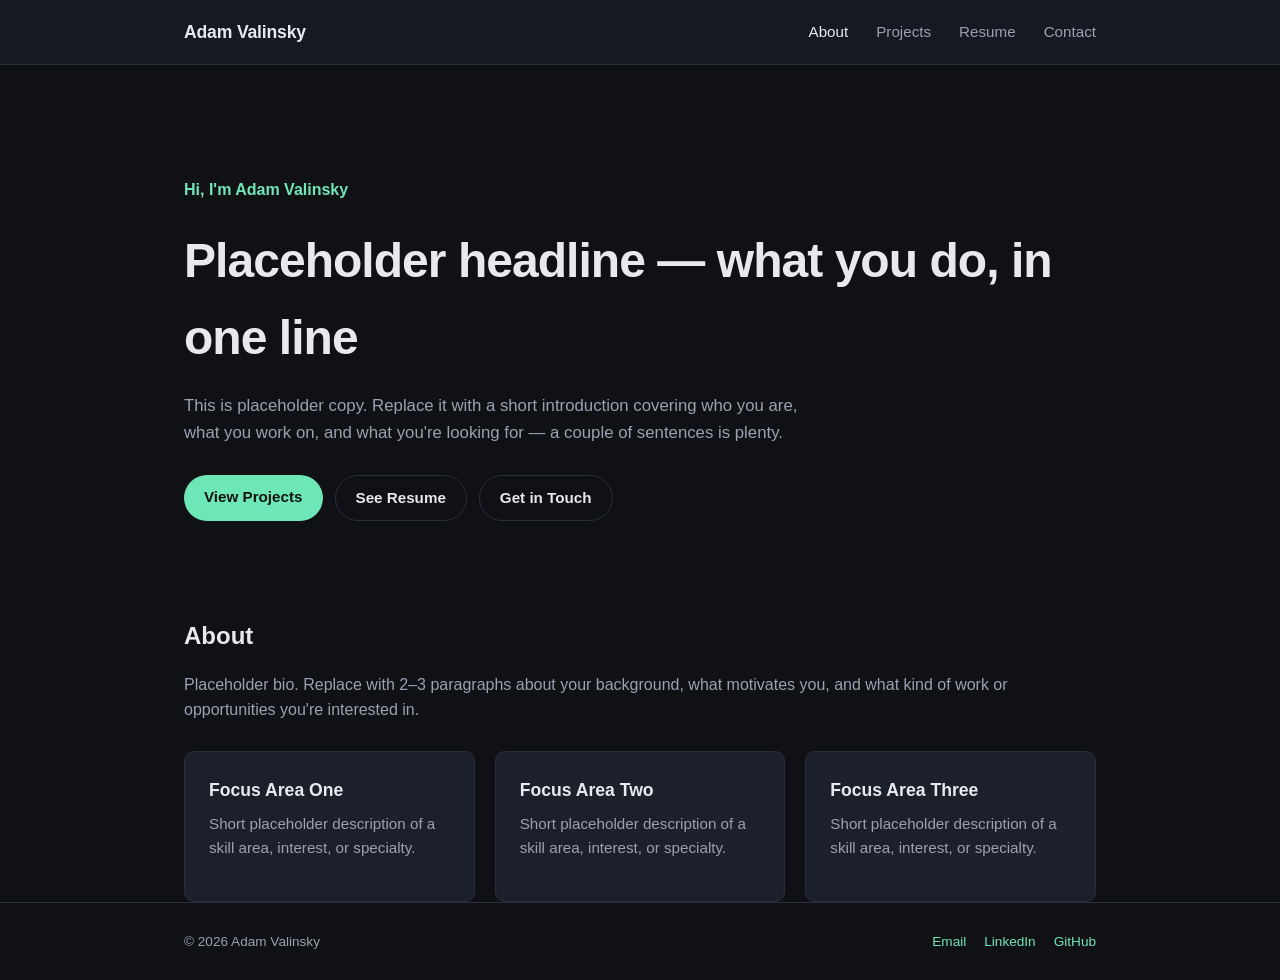
==== index.html @ 0c1d822a "Scaffold portfolio site with placeholder content Plain HTML/CSS/JS site with About, Projects, Resume" ====
<!DOCTYPE html>
<html lang="en">
<head>
  <meta charset="UTF-8" />
  <meta name="viewport" content="width=device-width, initial-scale=1.0" />
  <title>Adam Valinsky</title>
  <meta name="description" content="Adam Valinsky — portfolio, projects, resume, and contact." />
  <link rel="stylesheet" href="css/styles.css" />
</head>
<body>
  <header class="site-header">
    <nav class="nav">
      <a class="nav-brand" href="index.html">Adam Valinsky</a>
      <button class="nav-toggle" aria-label="Toggle navigation">☰</button>
      <ul class="nav-links">
        <li><a href="index.html">About</a></li>
        <li><a href="projects.html">Projects</a></li>
        <li><a href="resume.html">Resume</a></li>
        <li><a href="contact.html">Contact</a></li>
      </ul>
    </nav>
  </header>

  <main class="container">
    <section class="hero">
      <p class="tagline">Hi, I'm Adam Valinsky</p>
      <h1>Placeholder headline — what you do, in one line</h1>
      <p class="lede">
        This is placeholder copy. Replace it with a short introduction covering who you are,
        what you work on, and what you're looking for — a couple of sentences is plenty.
      </p>
      <div class="button-row">
        <a class="btn btn-primary" href="projects.html">View Projects</a>
        <a class="btn btn-secondary" href="resume.html">See Resume</a>
        <a class="btn btn-secondary" href="contact.html">Get in Touch</a>
      </div>
    </section>

    <section id="about">
      <h2>About</h2>
      <p class="section-intro">
        Placeholder bio. Replace with 2–3 paragraphs about your background, what motivates you,
        and what kind of work or opportunities you're interested in.
      </p>
      <div class="grid">
        <div class="card">
          <h3>Focus Area One</h3>
          <p>Short placeholder description of a skill area, interest, or specialty.</p>
        </div>
        <div class="card">
          <h3>Focus Area Two</h3>
          <p>Short placeholder description of a skill area, interest, or specialty.</p>
        </div>
        <div class="card">
          <h3>Focus Area Three</h3>
          <p>Short placeholder description of a skill area, interest, or specialty.</p>
        </div>
      </div>
    </section>
  </main>

  <footer class="site-footer">
    <div class="container">
      <span>&copy; 2026 Adam Valinsky</span>
      <ul class="footer-links">
        <li><a href="mailto:placeholder@example.com">Email</a></li>
        <li><a href="#">LinkedIn</a></li>
        <li><a href="#">GitHub</a></li>
      </ul>
    </div>
  </footer>

  <script src="js/main.js"></script>
</body>
</html>
---- css/styles.css ----
:root {
  --color-bg: #0f1115;
  --color-bg-alt: #161922;
  --color-surface: #1c202b;
  --color-border: #2a2f3d;
  --color-text: #e7e9ee;
  --color-text-muted: #9aa1b1;
  --color-accent: #6ee7b7;
  --color-accent-strong: #34d399;
  --font-sans: -apple-system, BlinkMacSystemFont, "Segoe UI", Roboto, Helvetica, Arial, sans-serif;
  --max-width: 960px;
  --radius: 10px;
}

* {
  box-sizing: border-box;
}

html {
  scroll-behavior: smooth;
}

body {
  margin: 0;
  font-family: var(--font-sans);
  background: var(--color-bg);
  color: var(--color-text);
  line-height: 1.6;
  -webkit-font-smoothing: antialiased;
}

img {
  max-width: 100%;
  display: block;
}

a {
  color: var(--color-accent);
  text-decoration: none;
}

a:hover {
  color: var(--color-accent-strong);
  text-decoration: underline;
}

.container {
  max-width: var(--max-width);
  margin: 0 auto;
  padding: 0 24px;
}

/* Header / Nav */
.site-header {
  border-bottom: 1px solid var(--color-border);
  background: var(--color-bg-alt);
  position: sticky;
  top: 0;
  z-index: 10;
}

.nav {
  display: flex;
  align-items: center;
  justify-content: space-between;
  padding: 18px 24px;
  max-width: var(--max-width);
  margin: 0 auto;
}

.nav-brand {
  font-weight: 700;
  font-size: 1.1rem;
  color: var(--color-text);
  letter-spacing: -0.01em;
}

.nav-brand:hover {
  text-decoration: none;
  color: var(--color-accent);
}

.nav-links {
  display: flex;
  gap: 28px;
  list-style: none;
  margin: 0;
  padding: 0;
}

.nav-links a {
  color: var(--color-text-muted);
  font-size: 0.95rem;
  font-weight: 500;
}

.nav-links a:hover,
.nav-links a.active {
  color: var(--color-text);
  text-decoration: none;
}

.nav-toggle {
  display: none;
  background: none;
  border: 1px solid var(--color-border);
  border-radius: 6px;
  color: var(--color-text);
  padding: 6px 10px;
  cursor: pointer;
}

/* Main sections */
main {
  padding: 64px 0 96px;
}

.hero {
  padding: 40px 0 24px;
}

.hero h1 {
  font-size: clamp(2rem, 5vw, 3rem);
  margin: 0 0 12px;
  letter-spacing: -0.02em;
}

.hero .tagline {
  color: var(--color-accent);
  font-weight: 600;
  margin: 0 0 20px;
}

.hero p.lede {
  color: var(--color-text-muted);
  max-width: 640px;
  font-size: 1.05rem;
}

.button-row {
  display: flex;
  gap: 12px;
  margin-top: 28px;
  flex-wrap: wrap;
}

.btn {
  display: inline-block;
  padding: 10px 20px;
  border-radius: 999px;
  font-weight: 600;
  font-size: 0.95rem;
}

.btn-primary {
  background: var(--color-accent);
  color: #0b1210;
}

.btn-primary:hover {
  background: var(--color-accent-strong);
  text-decoration: none;
  color: #0b1210;
}

.btn-secondary {
  border: 1px solid var(--color-border);
  color: var(--color-text);
}

.btn-secondary:hover {
  border-color: var(--color-accent);
  text-decoration: none;
  color: var(--color-text);
}

section {
  margin-top: 72px;
}

section h2 {
  font-size: 1.5rem;
  margin-bottom: 8px;
}

section .section-intro {
  color: var(--color-text-muted);
  margin-bottom: 28px;
}

/* Cards */
.grid {
  display: grid;
  grid-template-columns: repeat(auto-fit, minmax(260px, 1fr));
  gap: 20px;
}

.card {
  background: var(--color-surface);
  border: 1px solid var(--color-border);
  border-radius: var(--radius);
  padding: 24px;
}

.card h3 {
  margin: 0 0 8px;
  font-size: 1.1rem;
}

.card p {
  color: var(--color-text-muted);
  margin: 0 0 16px;
  font-size: 0.95rem;
}

.tag-row {
  display: flex;
  flex-wrap: wrap;
  gap: 8px;
  margin-bottom: 16px;
}

.tag {
  font-size: 0.75rem;
  color: var(--color-accent);
  background: rgba(110, 231, 183, 0.1);
  border: 1px solid rgba(110, 231, 183, 0.25);
  padding: 3px 10px;
  border-radius: 999px;
}

.card-links {
  display: flex;
  gap: 16px;
  font-size: 0.9rem;
}

/* Resume */
.timeline-item {
  border-left: 2px solid var(--color-border);
  padding-left: 20px;
  margin-bottom: 32px;
  position: relative;
}

.timeline-item::before {
  content: "";
  position: absolute;
  left: -7px;
  top: 4px;
  width: 12px;
  height: 12px;
  border-radius: 50%;
  background: var(--color-accent);
}

.timeline-item .meta {
  color: var(--color-text-muted);
  font-size: 0.85rem;
  margin: 2px 0 10px;
}

.timeline-item h3 {
  margin: 0;
  font-size: 1.05rem;
}

.skills-list {
  display: flex;
  flex-wrap: wrap;
  gap: 10px;
}

/* Contact */
.contact-grid {
  display: grid;
  grid-template-columns: 1.1fr 0.9fr;
  gap: 40px;
}

@media (max-width: 720px) {
  .contact-grid {
    grid-template-columns: 1fr;
  }
}

.form-field {
  margin-bottom: 18px;
}

.form-field label {
  display: block;
  font-size: 0.9rem;
  margin-bottom: 6px;
  color: var(--color-text-muted);
}

.form-field input,
.form-field textarea {
  width: 100%;
  padding: 10px 12px;
  border-radius: 8px;
  border: 1px solid var(--color-border);
  background: var(--color-bg-alt);
  color: var(--color-text);
  font-family: inherit;
  font-size: 0.95rem;
}

.form-field textarea {
  min-height: 140px;
  resize: vertical;
}

.contact-info-item {
  margin-bottom: 20px;
}

.contact-info-item .label {
  color: var(--color-text-muted);
  font-size: 0.85rem;
  margin-bottom: 4px;
}

/* Footer */
.site-footer {
  border-top: 1px solid var(--color-border);
  padding: 28px 0;
  color: var(--color-text-muted);
  font-size: 0.85rem;
}

.site-footer .container {
  display: flex;
  justify-content: space-between;
  flex-wrap: wrap;
  gap: 12px;
}

.footer-links {
  display: flex;
  gap: 18px;
  list-style: none;
  margin: 0;
  padding: 0;
}

@media (max-width: 640px) {
  .nav-toggle {
    display: inline-block;
  }

  .nav-links {
    position: absolute;
    top: 100%;
    left: 0;
    right: 0;
    background: var(--color-bg-alt);
    border-bottom: 1px solid var(--color-border);
    flex-direction: column;
    padding: 16px 24px;
    gap: 16px;
    display: none;
  }

  .nav-links.open {
    display: flex;
  }
}
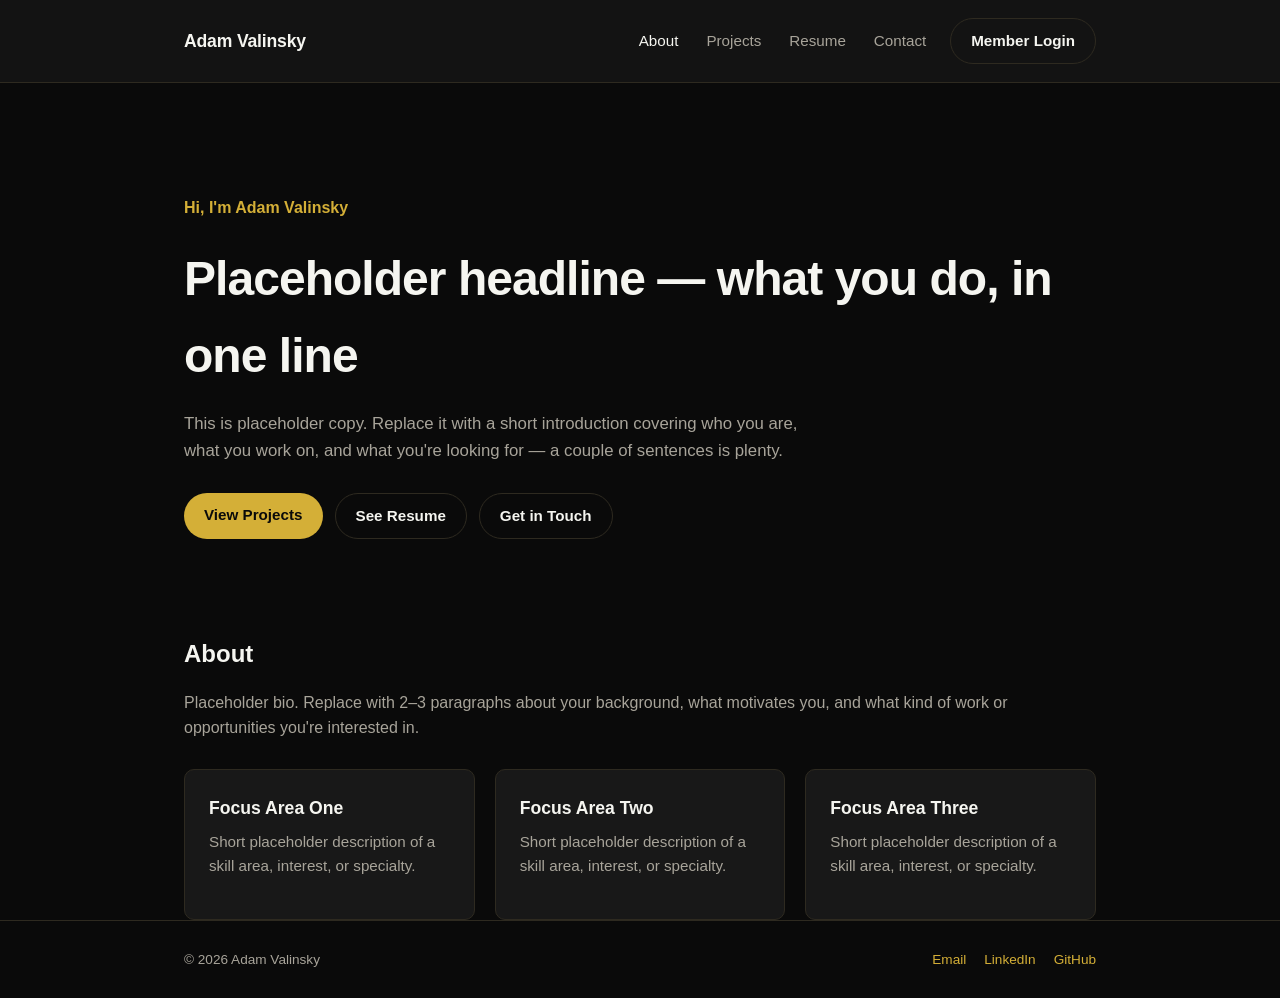
==== commit 41e96694: "Add member login, members area, and profile pages Adds a client-side member gate (login/logout, Memb" ====
--- a/index.html
+++ b/index.html
@@ -11,13 +11,16 @@
   <header class="site-header">
     <nav class="nav">
       <a class="nav-brand" href="index.html">Adam Valinsky</a>
-      <button class="nav-toggle" aria-label="Toggle navigation">☰</button>
-      <ul class="nav-links">
-        <li><a href="index.html">About</a></li>
-        <li><a href="projects.html">Projects</a></li>
-        <li><a href="resume.html">Resume</a></li>
-        <li><a href="contact.html">Contact</a></li>
-      </ul>
+      <div class="nav-right">
+        <ul class="nav-links">
+          <li><a href="index.html">About</a></li>
+          <li><a href="projects.html">Projects</a></li>
+          <li><a href="resume.html">Resume</a></li>
+          <li><a href="contact.html">Contact</a></li>
+        </ul>
+        <a class="btn btn-secondary nav-login" href="login.html">Member Login</a>
+        <button class="nav-toggle" aria-label="Toggle navigation">☰</button>
+      </div>
     </nav>
   </header>
 
--- a/css/styles.css
+++ b/css/styles.css
@@ -1,12 +1,12 @@
 :root {
-  --color-bg: #0f1115;
-  --color-bg-alt: #161922;
-  --color-surface: #1c202b;
-  --color-border: #2a2f3d;
-  --color-text: #e7e9ee;
-  --color-text-muted: #9aa1b1;
-  --color-accent: #6ee7b7;
-  --color-accent-strong: #34d399;
+  --color-bg: #0a0a0a;
+  --color-bg-alt: #131313;
+  --color-surface: #181818;
+  --color-border: #2e2a20;
+  --color-text: #f5f5f0;
+  --color-text-muted: #a8a49a;
+  --color-accent: #d4af37;
+  --color-accent-strong: #e8c968;
   --font-sans: -apple-system, BlinkMacSystemFont, "Segoe UI", Roboto, Helvetica, Arial, sans-serif;
   --max-width: 960px;
   --radius: 10px;
@@ -80,6 +80,12 @@
   color: var(--color-accent);
 }
 
+.nav-right {
+  display: flex;
+  align-items: center;
+  gap: 24px;
+}
+
 .nav-links {
   display: flex;
   gap: 28px;
@@ -98,6 +104,12 @@
 .nav-links a.active {
   color: var(--color-text);
   text-decoration: none;
+}
+
+.nav-login {
+  padding: 8px 16px;
+  font-size: 0.9rem;
+  white-space: nowrap;
 }
 
 .nav-toggle {
@@ -154,13 +166,13 @@
 
 .btn-primary {
   background: var(--color-accent);
-  color: #0b1210;
+  color: #0a0a0a;
 }
 
 .btn-primary:hover {
   background: var(--color-accent-strong);
   text-decoration: none;
-  color: #0b1210;
+  color: #0a0a0a;
 }
 
 .btn-secondary {
@@ -223,8 +235,8 @@
 .tag {
   font-size: 0.75rem;
   color: var(--color-accent);
-  background: rgba(110, 231, 183, 0.1);
-  border: 1px solid rgba(110, 231, 183, 0.25);
+  background: rgba(212, 175, 55, 0.12);
+  border: 1px solid rgba(212, 175, 55, 0.3);
   padding: 3px 10px;
   border-radius: 999px;
 }
@@ -296,6 +308,7 @@
 }
 
 .form-field input,
+.form-field select,
 .form-field textarea {
   width: 100%;
   padding: 10px 12px;
@@ -322,6 +335,71 @@
   margin-bottom: 4px;
 }
 
+/* Login / Members */
+.auth-card {
+  max-width: 420px;
+  margin: 0 auto;
+  background: var(--color-surface);
+  border: 1px solid var(--color-border);
+  border-radius: var(--radius);
+  padding: 32px;
+}
+
+.auth-error {
+  color: #f87171;
+  font-size: 0.9rem;
+  margin-top: 4px;
+  min-height: 1.2em;
+}
+
+.auth-success {
+  color: var(--color-accent);
+  font-size: 0.9rem;
+  margin-top: 4px;
+  min-height: 1.2em;
+}
+
+.auth-hint {
+  color: var(--color-text-muted);
+  font-size: 0.85rem;
+  margin-top: 20px;
+  border-top: 1px solid var(--color-border);
+  padding-top: 16px;
+}
+
+.member-banner {
+  display: flex;
+  justify-content: space-between;
+  align-items: center;
+  flex-wrap: wrap;
+  gap: 12px;
+  background: var(--color-surface);
+  border: 1px solid var(--color-border);
+  border-radius: var(--radius);
+  padding: 16px 20px;
+  margin-bottom: 32px;
+}
+
+.member-banner span {
+  color: var(--color-text-muted);
+  font-size: 0.9rem;
+}
+
+.btn-link {
+  background: none;
+  border: none;
+  color: var(--color-accent);
+  font-weight: 600;
+  font-size: 0.9rem;
+  cursor: pointer;
+  padding: 0;
+}
+
+.btn-link:hover {
+  color: var(--color-accent-strong);
+  text-decoration: underline;
+}
+
 /* Footer */
 .site-footer {
   border-top: 1px solid var(--color-border);
@@ -348,6 +426,14 @@
 @media (max-width: 640px) {
   .nav-toggle {
     display: inline-block;
+  }
+
+  .nav-right {
+    gap: 12px;
+  }
+
+  .nav-login {
+    padding: 6px 12px;
   }
 
   .nav-links {
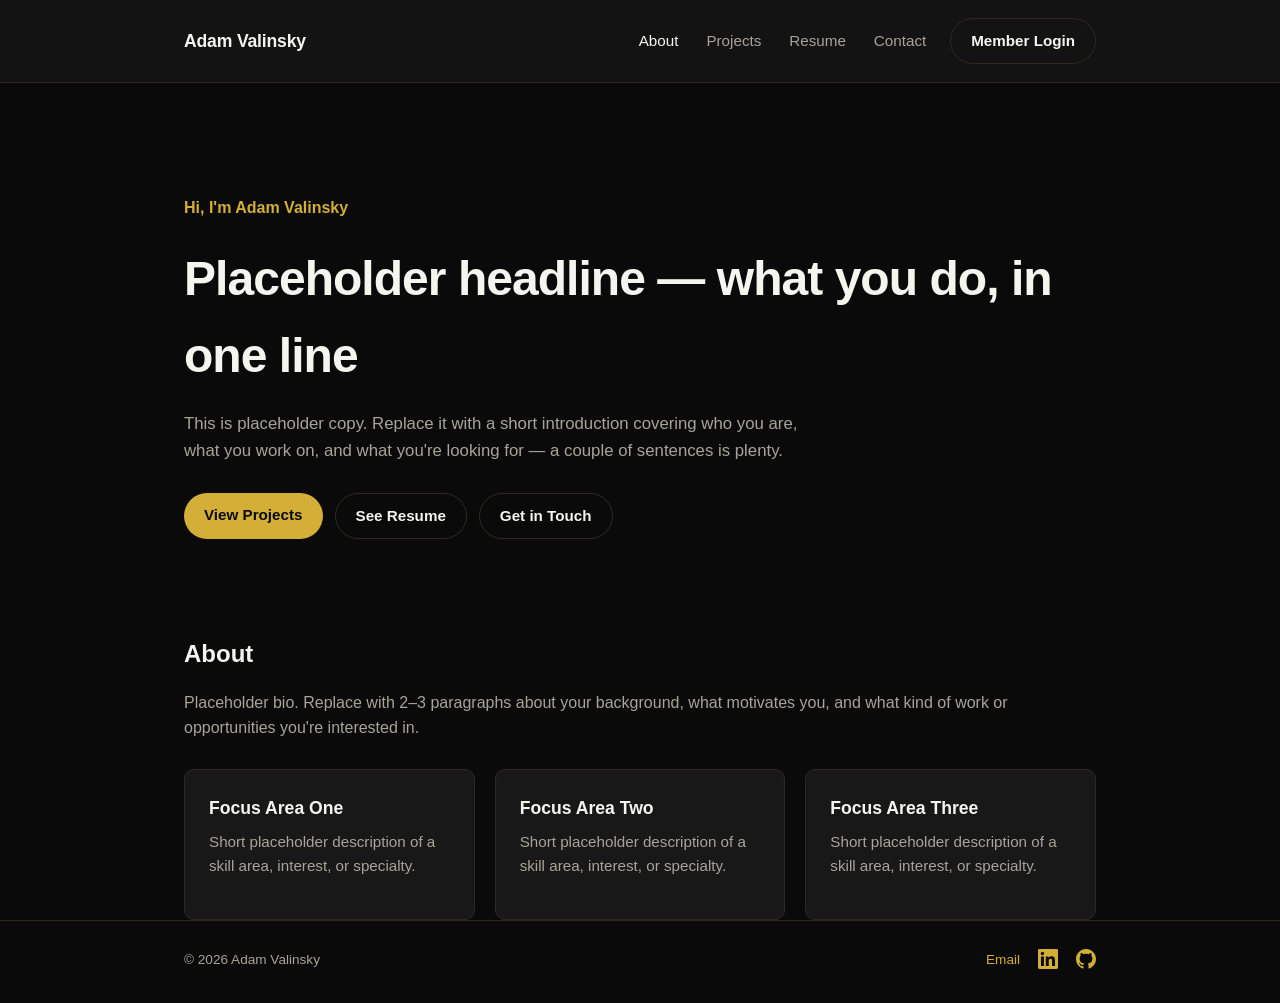
==== commit 0ae7f259: "Replace footer text links with LinkedIn and GitHub SVG icons" ====
--- a/index.html
+++ b/index.html
@@ -67,12 +67,21 @@
       <span>&copy; 2026 Adam Valinsky</span>
       <ul class="footer-links">
         <li><a href="mailto:placeholder@example.com">Email</a></li>
-        <li><a href="#">LinkedIn</a></li>
-        <li><a href="#">GitHub</a></li>
+        <li><a href="https://www.linkedin.com/in/adamvalinsky/" aria-label="LinkedIn">
+          <svg width="20" height="20" viewBox="0 0 24 24" fill="currentColor">
+            <path d="M20.447 20.452h-3.554v-5.569c0-1.328-.027-3.037-1.852-3.037-1.853 0-2.136 1.445-2.136 2.939v5.667H9.351V9h3.414v1.561h.046c.477-.9 1.637-1.85 3.37-1.85 3.601 0 4.267 2.37 4.267 5.455v6.286zM5.337 7.433c-1.144 0-2.063-.926-2.063-2.065 0-1.138.92-2.063 2.063-2.063 1.14 0 2.064.925 2.064 2.063 0 1.139-.925 2.065-2.064 2.065zm1.782 13.019H3.555V9h3.564v11.452zM22.225 0H1.771C.792 0 0 .774 0 1.729v20.542C0 23.227.792 24 1.771 24h20.451C23.2 24 24 23.227 24 22.271V1.729C24 .774 23.2 0 22.222 0h.003z"/>
+          </svg>
+        </a></li>
+        <li><a href="https://github.com/adamvalinsky" aria-label="GitHub">
+          <svg width="20" height="20" viewBox="0 0 24 24" fill="currentColor">
+            <path d="M12 0c-6.626 0-12 5.373-12 12 0 5.302 3.438 9.8 8.207 11.387.599.111.793-.261.793-.577v-2.234c-3.338.726-4.033-1.416-4.033-1.416-.546-1.387-1.333-1.756-1.333-1.756-1.089-.745.083-.729.083-.729 1.205.084 1.839 1.237 1.839 1.237 1.07 1.834 2.807 1.304 3.492.997.107-.775.418-1.305.762-1.604-2.665-.305-5.467-1.334-5.467-5.931 0-1.311.469-2.381 1.236-3.221-.124-.303-.535-1.524.117-3.176 0 0 1.008-.322 3.301 1.23.957-.266 1.983-.399 3.003-.404 1.02.005 2.047.138 3.006.404 2.291-1.552 3.297-1.23 3.297-1.23.653 1.653.242 2.874.118 3.176.77.84 1.235 1.911 1.235 3.221 0 4.609-2.807 5.624-5.479 5.921.43.372.823 1.102.823 2.222v3.293c0 .319.192.694.801.576 4.765-1.589 8.199-6.086 8.199-11.386 0-6.627-5.373-12-12-12z"/>
+          </svg>
+        </a></li>
       </ul>
     </div>
   </footer>
 
+  <script src="js/vendor/supabase.js"></script>
   <script src="js/main.js"></script>
 </body>
-</html>
+</html>
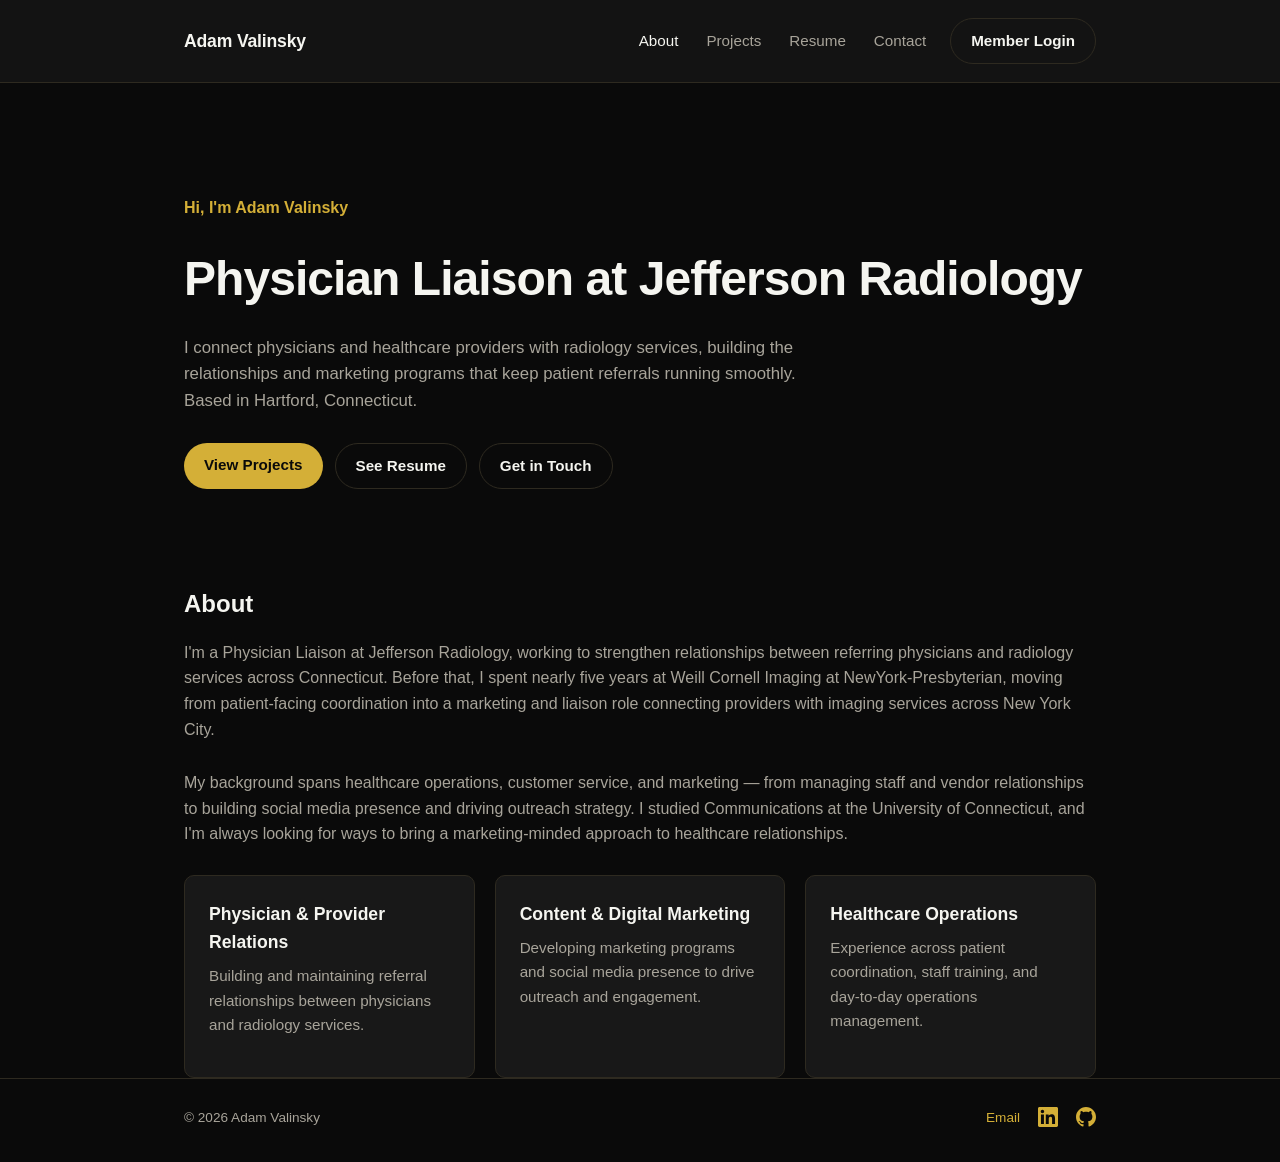
==== commit 3f27e770: "Replace placeholder About/Resume content with real LinkedIn profile data Co-Authored-By: Claude Sonn" ====
--- a/index.html
+++ b/index.html
@@ -27,10 +27,11 @@
   <main class="container">
     <section class="hero">
       <p class="tagline">Hi, I'm Adam Valinsky</p>
-      <h1>Placeholder headline — what you do, in one line</h1>
+      <h1>Physician Liaison at Jefferson Radiology</h1>
       <p class="lede">
-        This is placeholder copy. Replace it with a short introduction covering who you are,
-        what you work on, and what you're looking for — a couple of sentences is plenty.
+        I connect physicians and healthcare providers with radiology services, building the
+        relationships and marketing programs that keep patient referrals running smoothly.
+        Based in Hartford, Connecticut.
       </p>
       <div class="button-row">
         <a class="btn btn-primary" href="projects.html">View Projects</a>
@@ -42,21 +43,30 @@
     <section id="about">
       <h2>About</h2>
       <p class="section-intro">
-        Placeholder bio. Replace with 2–3 paragraphs about your background, what motivates you,
-        and what kind of work or opportunities you're interested in.
+        I'm a Physician Liaison at Jefferson Radiology, working to strengthen relationships
+        between referring physicians and radiology services across Connecticut. Before that, I
+        spent nearly five years at Weill Cornell Imaging at NewYork-Presbyterian, moving from
+        patient-facing coordination into a marketing and liaison role connecting providers with
+        imaging services across New York City.
+      </p>
+      <p class="section-intro">
+        My background spans healthcare operations, customer service, and marketing — from
+        managing staff and vendor relationships to building social media presence and driving
+        outreach strategy. I studied Communications at the University of Connecticut, and I'm
+        always looking for ways to bring a marketing-minded approach to healthcare relationships.
       </p>
       <div class="grid">
         <div class="card">
-          <h3>Focus Area One</h3>
-          <p>Short placeholder description of a skill area, interest, or specialty.</p>
+          <h3>Physician & Provider Relations</h3>
+          <p>Building and maintaining referral relationships between physicians and radiology services.</p>
         </div>
         <div class="card">
-          <h3>Focus Area Two</h3>
-          <p>Short placeholder description of a skill area, interest, or specialty.</p>
+          <h3>Content & Digital Marketing</h3>
+          <p>Developing marketing programs and social media presence to drive outreach and engagement.</p>
         </div>
         <div class="card">
-          <h3>Focus Area Three</h3>
-          <p>Short placeholder description of a skill area, interest, or specialty.</p>
+          <h3>Healthcare Operations</h3>
+          <p>Experience across patient coordination, staff training, and day-to-day operations management.</p>
         </div>
       </div>
     </section>
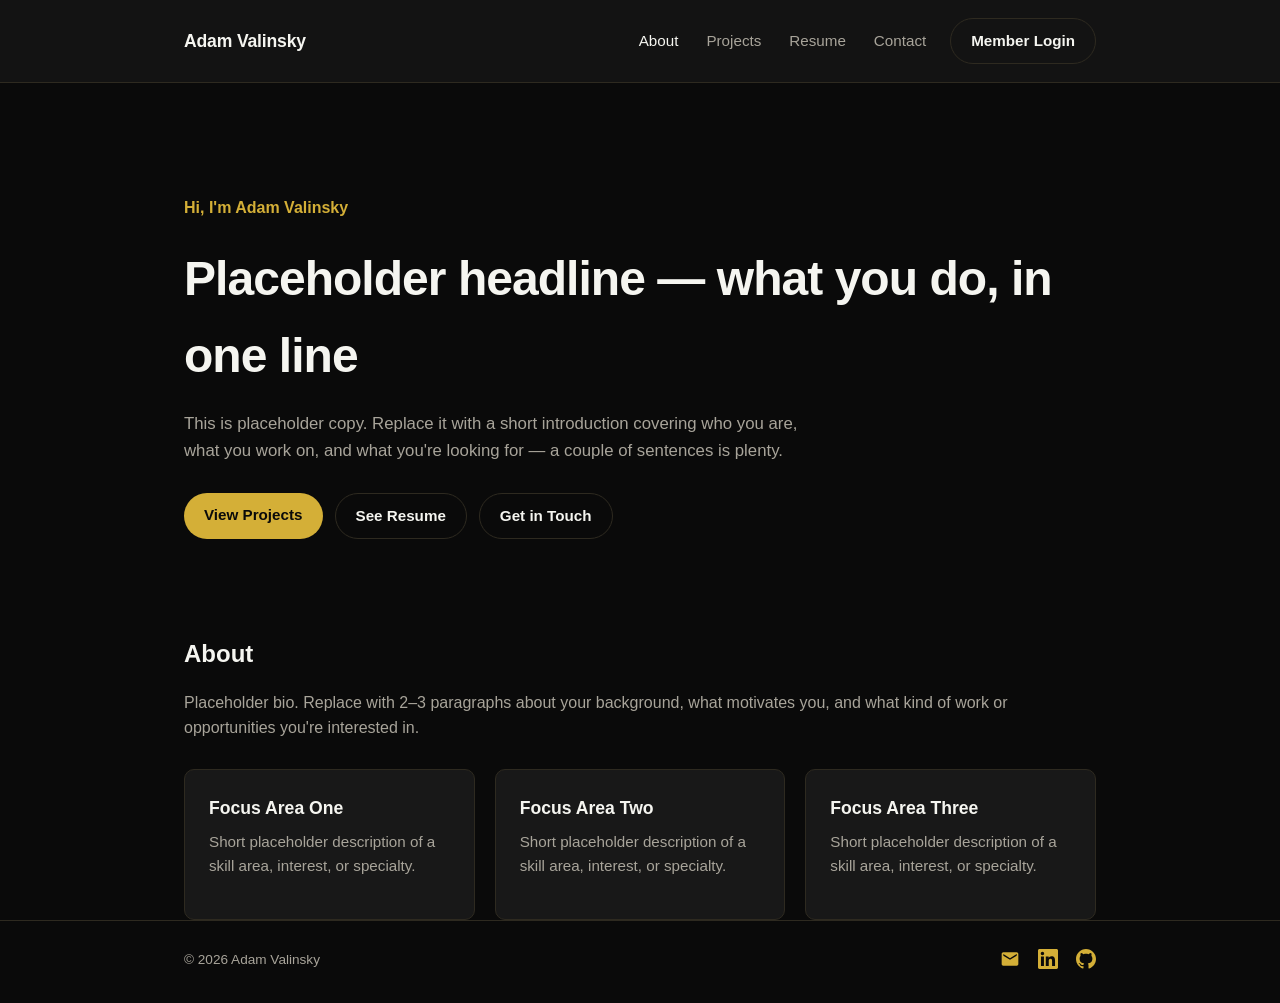
==== commit 9b01c94f: "Add envelope icon to footer with email link" ====
--- a/index.html
+++ b/index.html
@@ -27,11 +27,10 @@
   <main class="container">
     <section class="hero">
       <p class="tagline">Hi, I'm Adam Valinsky</p>
-      <h1>Physician Liaison at Jefferson Radiology</h1>
+      <h1>Placeholder headline — what you do, in one line</h1>
       <p class="lede">
-        I connect physicians and healthcare providers with radiology services, building the
-        relationships and marketing programs that keep patient referrals running smoothly.
-        Based in Hartford, Connecticut.
+        This is placeholder copy. Replace it with a short introduction covering who you are,
+        what you work on, and what you're looking for — a couple of sentences is plenty.
       </p>
       <div class="button-row">
         <a class="btn btn-primary" href="projects.html">View Projects</a>
@@ -43,30 +42,21 @@
     <section id="about">
       <h2>About</h2>
       <p class="section-intro">
-        I'm a Physician Liaison at Jefferson Radiology, working to strengthen relationships
-        between referring physicians and radiology services across Connecticut. Before that, I
-        spent nearly five years at Weill Cornell Imaging at NewYork-Presbyterian, moving from
-        patient-facing coordination into a marketing and liaison role connecting providers with
-        imaging services across New York City.
-      </p>
-      <p class="section-intro">
-        My background spans healthcare operations, customer service, and marketing — from
-        managing staff and vendor relationships to building social media presence and driving
-        outreach strategy. I studied Communications at the University of Connecticut, and I'm
-        always looking for ways to bring a marketing-minded approach to healthcare relationships.
+        Placeholder bio. Replace with 2–3 paragraphs about your background, what motivates you,
+        and what kind of work or opportunities you're interested in.
       </p>
       <div class="grid">
         <div class="card">
-          <h3>Physician & Provider Relations</h3>
-          <p>Building and maintaining referral relationships between physicians and radiology services.</p>
+          <h3>Focus Area One</h3>
+          <p>Short placeholder description of a skill area, interest, or specialty.</p>
         </div>
         <div class="card">
-          <h3>Content & Digital Marketing</h3>
-          <p>Developing marketing programs and social media presence to drive outreach and engagement.</p>
+          <h3>Focus Area Two</h3>
+          <p>Short placeholder description of a skill area, interest, or specialty.</p>
         </div>
         <div class="card">
-          <h3>Healthcare Operations</h3>
-          <p>Experience across patient coordination, staff training, and day-to-day operations management.</p>
+          <h3>Focus Area Three</h3>
+          <p>Short placeholder description of a skill area, interest, or specialty.</p>
         </div>
       </div>
     </section>
@@ -76,7 +66,11 @@
     <div class="container">
       <span>&copy; 2026 Adam Valinsky</span>
       <ul class="footer-links">
-        <li><a href="mailto:placeholder@example.com">Email</a></li>
+        <li><a href="mailto:adam.valinsky@gmail.com" aria-label="Email">
+          <svg width="20" height="20" viewBox="0 0 24 24" fill="currentColor">
+            <path d="M20 4H4c-1.1 0-2 .9-2 2v12c0 1.1.9 2 2 2h16c1.1 0 2-.9 2-2V6c0-1.1-.9-2-2-2zm0 4l-8 5-8-5V6l8 5 8-5v2z"/>
+          </svg>
+        </a></li>
         <li><a href="https://www.linkedin.com/in/adamvalinsky/" aria-label="LinkedIn">
           <svg width="20" height="20" viewBox="0 0 24 24" fill="currentColor">
             <path d="M20.447 20.452h-3.554v-5.569c0-1.328-.027-3.037-1.852-3.037-1.853 0-2.136 1.445-2.136 2.939v5.667H9.351V9h3.414v1.561h.046c.477-.9 1.637-1.85 3.37-1.85 3.601 0 4.267 2.37 4.267 5.455v6.286zM5.337 7.433c-1.144 0-2.063-.926-2.063-2.065 0-1.138.92-2.063 2.063-2.063 1.14 0 2.064.925 2.064 2.063 0 1.139-.925 2.065-2.064 2.065zm1.782 13.019H3.555V9h3.564v11.452zM22.225 0H1.771C.792 0 0 .774 0 1.729v20.542C0 23.227.792 24 1.771 24h20.451C23.2 24 24 23.227 24 22.271V1.729C24 .774 23.2 0 22.222 0h.003z"/>
